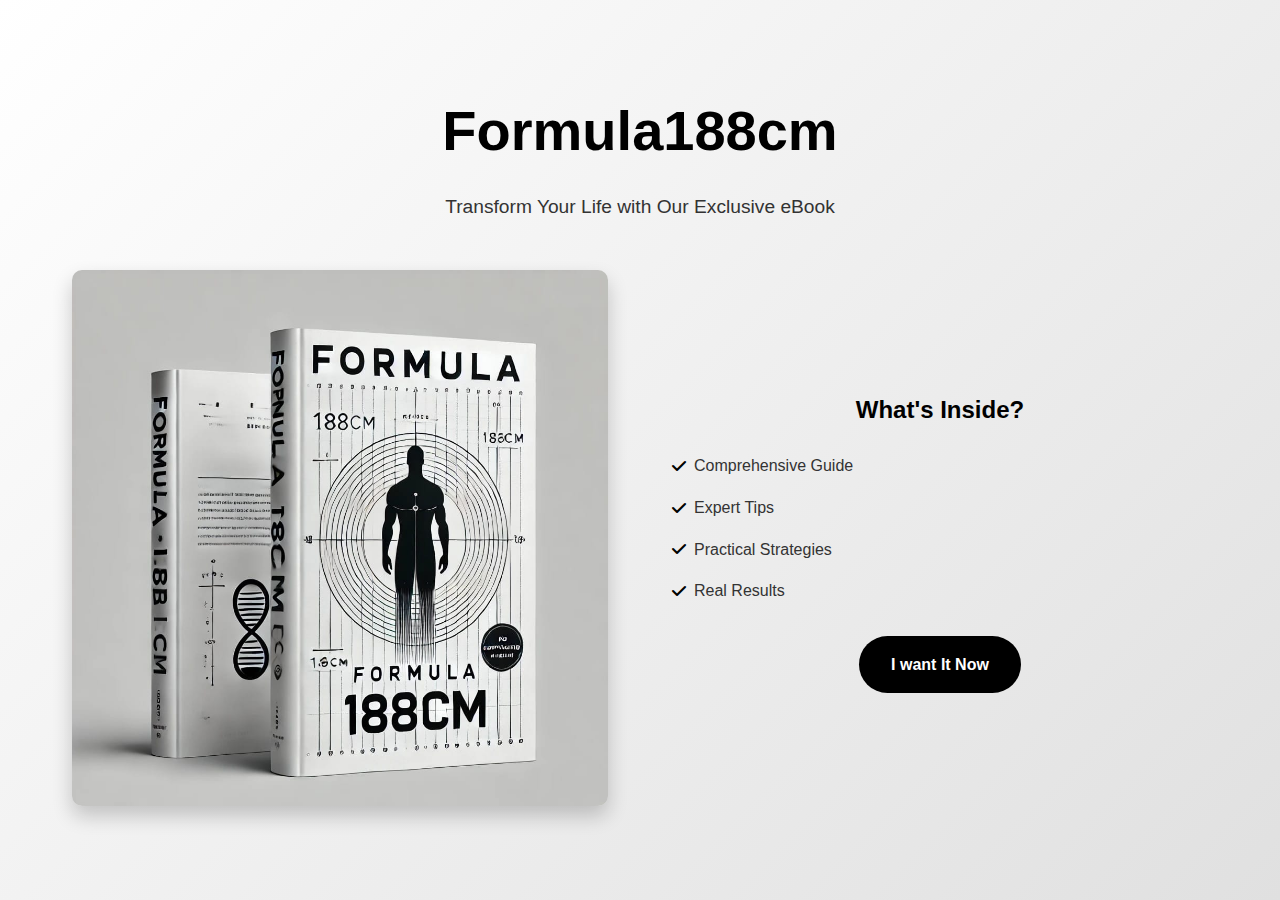
==== index.html @ 05d47fa2 "Add files via upload" ====
<!DOCTYPE html>
<html lang="en">

<head>
    <meta charset="UTF-8">
    <meta name="viewport" content="width=device-width, initial-scale=1.0">
    <title>Formula188cm - eBook</title>
    <link rel="stylesheet" href="styles.css">
    <link rel="stylesheet" href="https://cdnjs.cloudflare.com/ajax/libs/font-awesome/6.0.0/css/all.min.css">
</head>

<body>
    <div class="container">
        <header class="fade-in">
            <h1>Formula188cm</h1>
            <p class="subtitle">Transform Your Life with Our Exclusive eBook</p>
        </header>
       
            <main class="slide-up">
                <div class="book-preview">
                    <!-- Replace with your book cover image -->
                    <img src="book-cover.jpeg" alt="Formula188cm eBook Cover">
                </div>

                <div class="book-details">
                    <h2>What's Inside?</h2>
                    <ul>
                        <li><i class="fas fa-check"></i> Comprehensive Guide</li>
                        <li><i class="fas fa-check"></i> Expert Tips</li>
                        <li><i class="fas fa-check"></i> Practical Strategies</li>
                        <li><i class="fas fa-check"></i> Real Results</li>
                    </ul>

                    <a href="https://superprofile.bio/vp/677947b8194c820013eba3bc" class="cta-button">I want It
                        Now</a>
                </div>
            </main>
      
    </div>
</body>

</html>
---- styles.css ----
* {
    margin: 0;
    padding: 0;
    box-sizing: border-box;
}

body {
    font-family: 'Arial', sans-serif;
    line-height: 1.6;
    background: linear-gradient(135deg, #ffffff 0%, #e0e0e0 100%);
    min-height: 100vh;
    display: flex;
    align-items: center;
    justify-content: center;
}

.container {
    max-width: 1200px;
    margin: 0 auto;
    padding: 2rem;
    text-align: center;
}

header {
    margin-bottom: 3rem;
}

h1 {
    font-size: 3.5rem;
    color: #000000;
    margin-bottom: 1rem;
}

.subtitle {
    font-size: 1.2rem;
    color: #333333;
}

main {
    display: flex;
    align-items: center;
    justify-content: center;
    gap: 4rem;
    flex-wrap: wrap;
    text-align: center;
}

.book-preview {
    flex: 1;
    min-width: 300px;
}

.book-preview img {
    max-width: 100%;
    height: auto;
    border-radius: 10px;
    box-shadow: 0 10px 20px rgba(0,0,0,0.2);
    transition: transform 0.3s ease;
}

.book-preview img:hover {
    transform: scale(1.05);
}

.book-details {
    flex: 1;
    min-width: 300px;
    text-align: center;
}

h2 {
    color: #000000;
    margin-bottom: 1.5rem;
}

ul {
    list-style: none;
    margin-bottom: 2rem;
}

li {
    margin-bottom: 1rem;
    color: #333333;
    display: flex;
    align-items: center;
    gap: 0.5rem;
}

.fa-check {
    color: #000000;
}

.cta-button {
    display: inline-block;
    padding: 1rem 2rem;
    background: #000000;
    color: white;
    text-decoration: none;
    border-radius: 30px;
    font-weight: bold;
    transition: transform 0.3s ease, background 0.3s ease;
}

.cta-button:hover {
    background: #333333;
    transform: translateY(-2px);
}

/* Animations */
.fade-in {
    animation: fadeIn 1s ease-in;
}

.slide-up {
    animation: slideUp 1s ease-out;
}

@keyframes fadeIn {
    from {
        opacity: 0;
    }
    to {
        opacity: 1;
    }
}

@keyframes slideUp {
    from {
        opacity: 0;
        transform: translateY(20px);
    }
    to {
        opacity: 1;
        transform: translateY(0);
    }
}

/* Responsive Design */
@media (max-width: 768px) {
    h1 {
        font-size: 2.5rem;
    }

    main {
        gap: 2rem;
    }
}
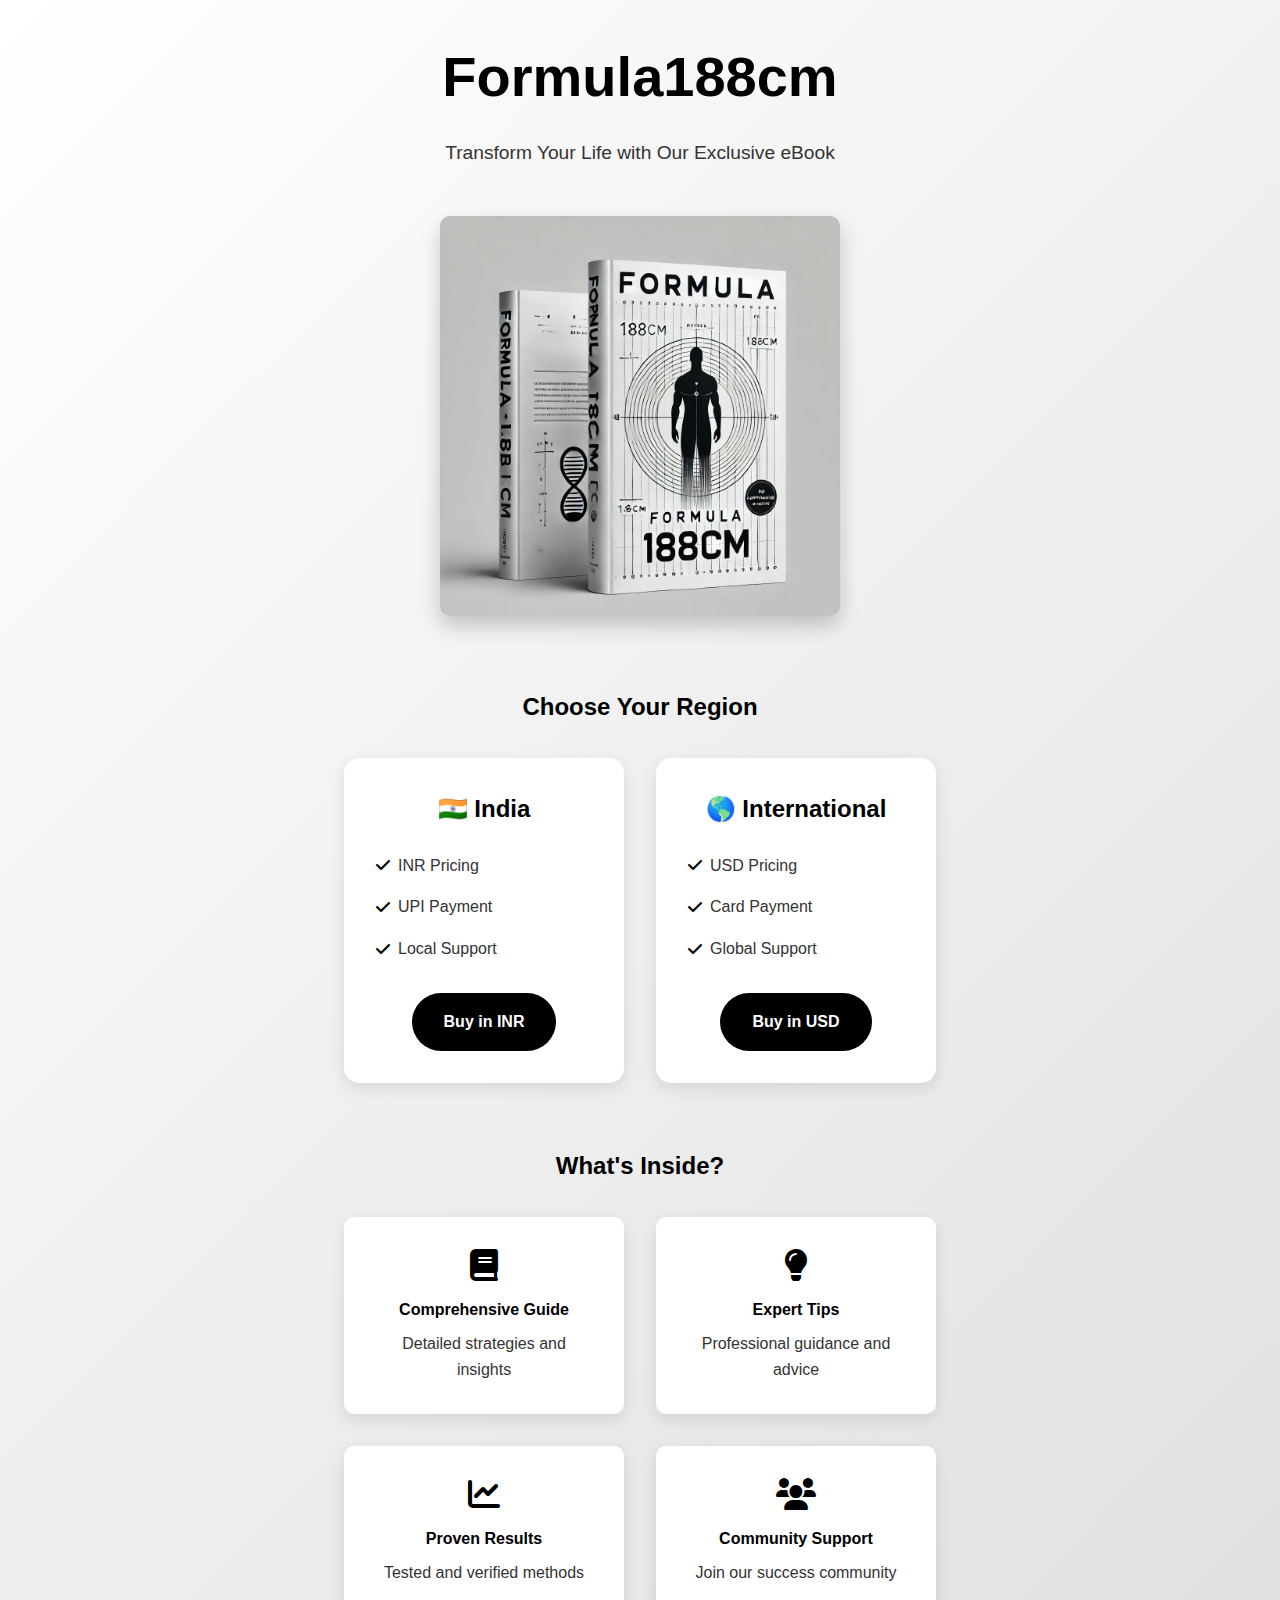
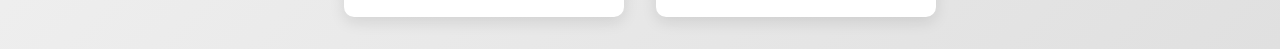
==== commit 7d856ce4: "Add files via upload" ====
--- a/index.html
+++ b/index.html
@@ -4,7 +4,7 @@
 <head>
     <meta charset="UTF-8">
     <meta name="viewport" content="width=device-width, initial-scale=1.0">
-    <title>Formula188cm - eBook</title>
+    <title>Formula188cm - Global eBook</title>
     <link rel="stylesheet" href="styles.css">
     <link rel="stylesheet" href="https://cdnjs.cloudflare.com/ajax/libs/font-awesome/6.0.0/css/all.min.css">
 </head>
@@ -22,17 +22,60 @@
                     <img src="book-cover.jpeg" alt="Formula188cm eBook Cover">
                 </div>
 
-                <div class="book-details">
-                    <h2>What's Inside?</h2>
-                    <ul>
-                        <li><i class="fas fa-check"></i> Comprehensive Guide</li>
-                        <li><i class="fas fa-check"></i> Expert Tips</li>
-                        <li><i class="fas fa-check"></i> Practical Strategies</li>
-                        <li><i class="fas fa-check"></i> Real Results</li>
-                    </ul>
+                <div class="purchase-options">
+                    <h2>Choose Your Region</h2>
+                    
+                    <div class="option-cards">
+                        <div class="card india">
+                            <div class="card-content">
+                                <h3>🇮🇳 India</h3>
+                                <ul>
+                                    <li><i class="fas fa-check"></i> INR Pricing</li>
+                                    <li><i class="fas fa-check"></i> UPI Payment</li>
+                                    <li><i class="fas fa-check"></i> Local Support</li>
+                                </ul>
+                                <a href="https://superprofile.bio/vp/677947b8194c820013eba3bc" class="cta-button">Buy in INR</a>
+                            </div>
+                        </div>
 
-                    <a href="https://superprofile.bio/vp/677947b8194c820013eba3bc" class="cta-button">I want It
-                        Now</a>
+                        <div class="card international">
+                            <div class="card-content">
+                                <h3>🌎 International</h3>
+                                <ul>
+                                    <li><i class="fas fa-check"></i> USD Pricing</li>
+                                    <li><i class="fas fa-check"></i> Card Payment</li>
+                                    <li><i class="fas fa-check"></i> Global Support</li>
+                                </ul>
+                                <a href="https://formulaflex.gumroad.com/l/apjhkc" class="cta-button">Buy in USD</a>
+                            </div>
+                        </div>
+                    </div>
+
+                    <div class="book-features">
+                        <h2>What's Inside?</h2>
+                        <div class="features-grid">
+                            <div class="feature">
+                                <i class="fas fa-book"></i>
+                                <h4>Comprehensive Guide</h4>
+                                <p>Detailed strategies and insights</p>
+                            </div>
+                            <div class="feature">
+                                <i class="fas fa-lightbulb"></i>
+                                <h4>Expert Tips</h4>
+                                <p>Professional guidance and advice</p>
+                            </div>
+                            <div class="feature">
+                                <i class="fas fa-chart-line"></i>
+                                <h4>Proven Results</h4>
+                                <p>Tested and verified methods</p>
+                            </div>
+                            <div class="feature">
+                                <i class="fas fa-users"></i>
+                                <h4>Community Support</h4>
+                                <p>Join our success community</p>
+                            </div>
+                        </div>
+                    </div>
                 </div>
             </main>
       
--- a/styles.css
+++ b/styles.css
@@ -38,16 +38,14 @@
 
 main {
     display: flex;
+    flex-direction: column;
     align-items: center;
-    justify-content: center;
     gap: 4rem;
-    flex-wrap: wrap;
-    text-align: center;
 }
 
 .book-preview {
-    flex: 1;
-    min-width: 300px;
+    max-width: 400px;
+    margin: 0 auto;
 }
 
 .book-preview img {
@@ -62,23 +60,42 @@
     transform: scale(1.05);
 }
 
-.book-details {
+.option-cards {
+    display: flex;
+    gap: 2rem;
+    justify-content: center;
+    flex-wrap: wrap;
+    margin: 2rem 0;
+}
+
+.card {
     flex: 1;
-    min-width: 300px;
-    text-align: center;
-}
-
-h2 {
-    color: #000000;
+    min-width: 280px;
+    max-width: 350px;
+    background: white;
+    border-radius: 15px;
+    padding: 2rem;
+    box-shadow: 0 5px 15px rgba(0,0,0,0.1);
+    transition: transform 0.3s ease;
+}
+
+.card:hover {
+    transform: translateY(-5px);
+}
+
+.card h3 {
+    font-size: 1.5rem;
     margin-bottom: 1.5rem;
-}
-
-ul {
+    color: #000000;
+}
+
+.card ul {
     list-style: none;
     margin-bottom: 2rem;
-}
-
-li {
+    text-align: left;
+}
+
+.card li {
     margin-bottom: 1rem;
     color: #333333;
     display: flex;
@@ -106,6 +123,44 @@
     transform: translateY(-2px);
 }
 
+.book-features {
+    margin-top: 4rem;
+}
+
+.features-grid {
+    display: grid;
+    grid-template-columns: repeat(auto-fit, minmax(250px, 1fr));
+    gap: 2rem;
+    margin-top: 2rem;
+}
+
+.feature {
+    padding: 2rem;
+    background: white;
+    border-radius: 10px;
+    box-shadow: 0 5px 15px rgba(0,0,0,0.1);
+    transition: transform 0.3s ease;
+}
+
+.feature:hover {
+    transform: translateY(-5px);
+}
+
+.feature i {
+    font-size: 2rem;
+    color: #000000;
+    margin-bottom: 1rem;
+}
+
+.feature h4 {
+    color: #000000;
+    margin-bottom: 0.5rem;
+}
+
+.feature p {
+    color: #333333;
+}
+
 /* Animations */
 .fade-in {
     animation: fadeIn 1s ease-in;
@@ -116,12 +171,8 @@
 }
 
 @keyframes fadeIn {
-    from {
-        opacity: 0;
-    }
-    to {
-        opacity: 1;
-    }
+    from { opacity: 0; }
+    to { opacity: 1; }
 }
 
 @keyframes slideUp {
@@ -141,7 +192,12 @@
         font-size: 2.5rem;
     }
 
-    main {
-        gap: 2rem;
+    .option-cards {
+        flex-direction: column;
+        align-items: center;
+    }
+
+    .card {
+        width: 100%;
     }
 } 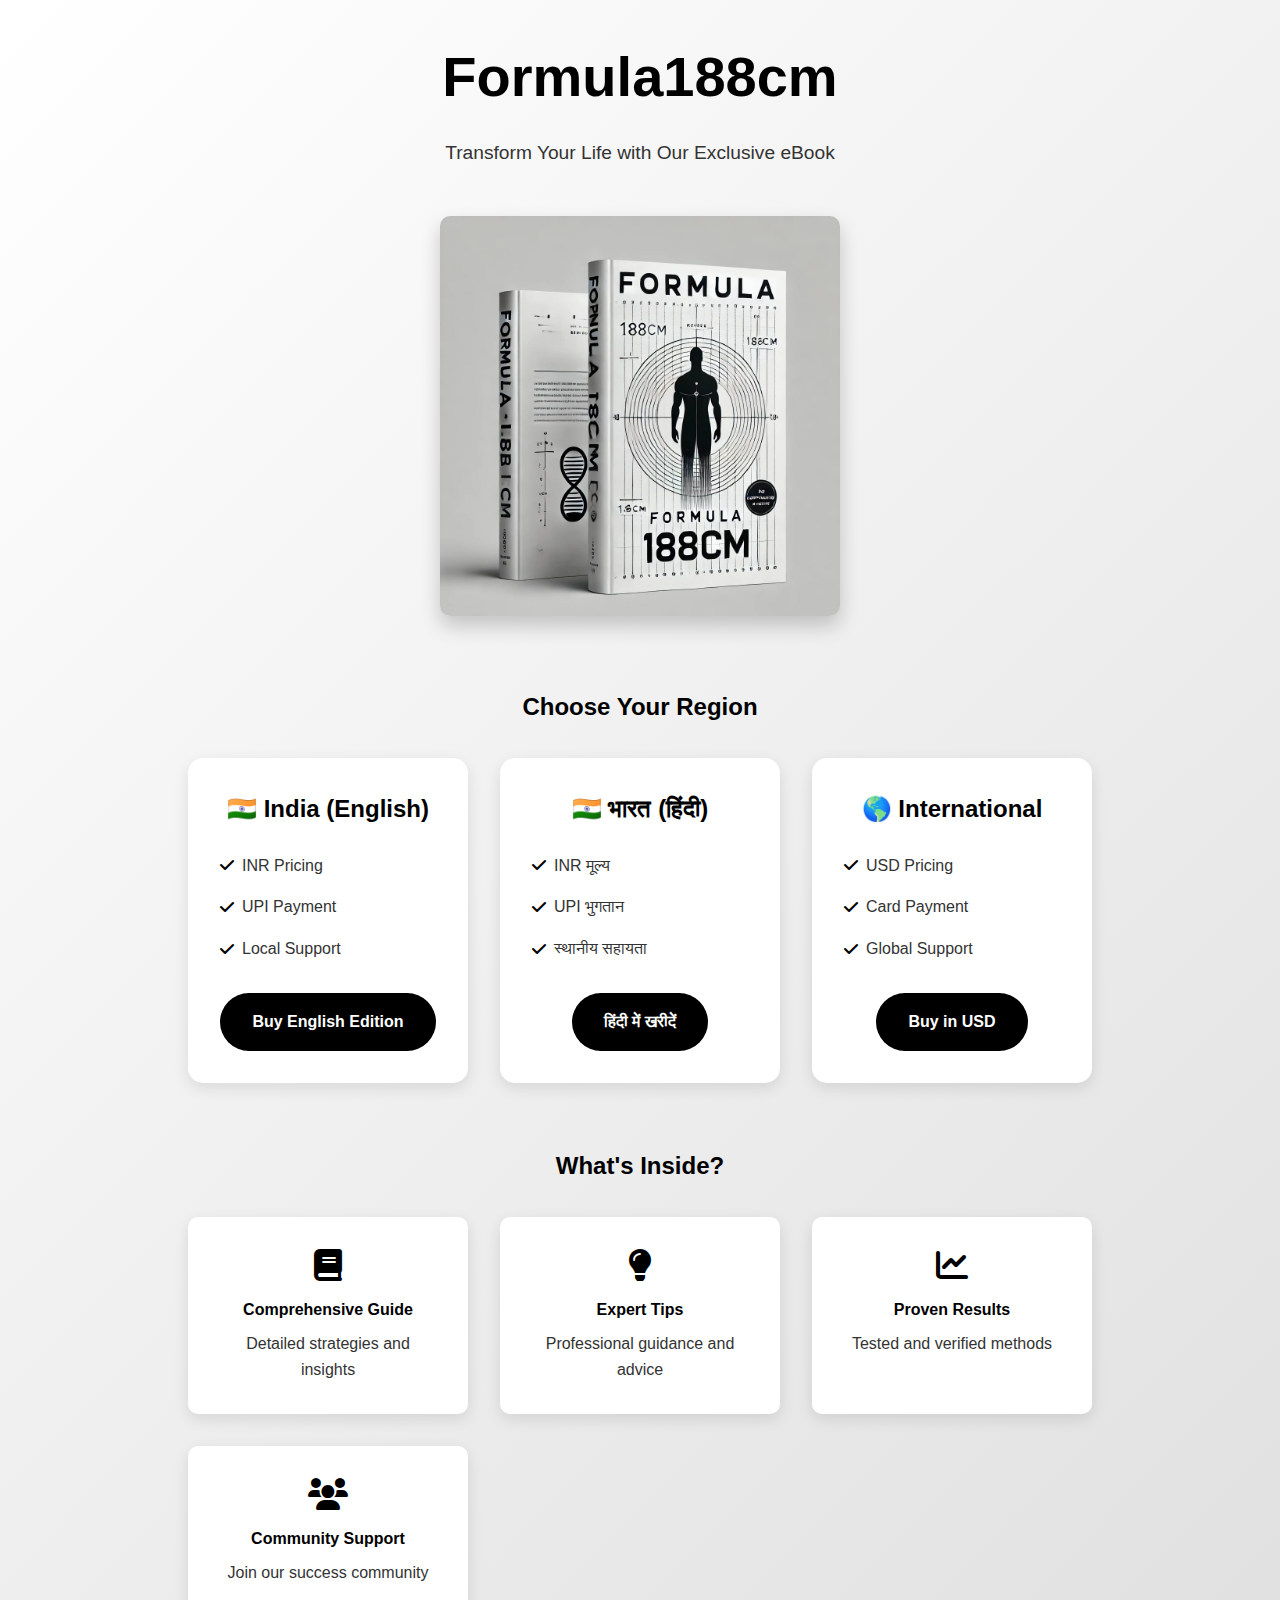
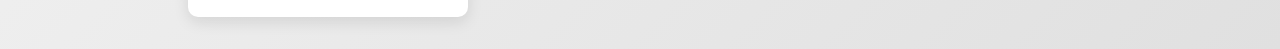
==== commit 0bb1b661: "Add files via upload" ====
--- a/index.html
+++ b/index.html
@@ -28,13 +28,25 @@
                     <div class="option-cards">
                         <div class="card india">
                             <div class="card-content">
-                                <h3>🇮🇳 India</h3>
+                                <h3>🇮🇳 India (English)</h3>
                                 <ul>
                                     <li><i class="fas fa-check"></i> INR Pricing</li>
                                     <li><i class="fas fa-check"></i> UPI Payment</li>
                                     <li><i class="fas fa-check"></i> Local Support</li>
                                 </ul>
-                                <a href="https://superprofile.bio/vp/677947b8194c820013eba3bc" class="cta-button">Buy in INR</a>
+                                <a href="https://superprofile.bio/vp/677947b8194c820013eba3bc" class="cta-button">Buy English Edition</a>
+                            </div>
+                        </div>
+
+                        <div class="card india">
+                            <div class="card-content">
+                                <h3>🇮🇳 भारत (हिंदी)</h3>
+                                <ul>
+                                    <li><i class="fas fa-check"></i> INR मूल्य</li>
+                                    <li><i class="fas fa-check"></i> UPI भुगतान</li>
+                                    <li><i class="fas fa-check"></i> स्थानीय सहायता</li>
+                                </ul>
+                                <a href="https://superprofile.bio/vp/67ab8d6ef4bb70001357c398" class="cta-button">हिंदी में खरीदें</a>
                             </div>
                         </div>
 
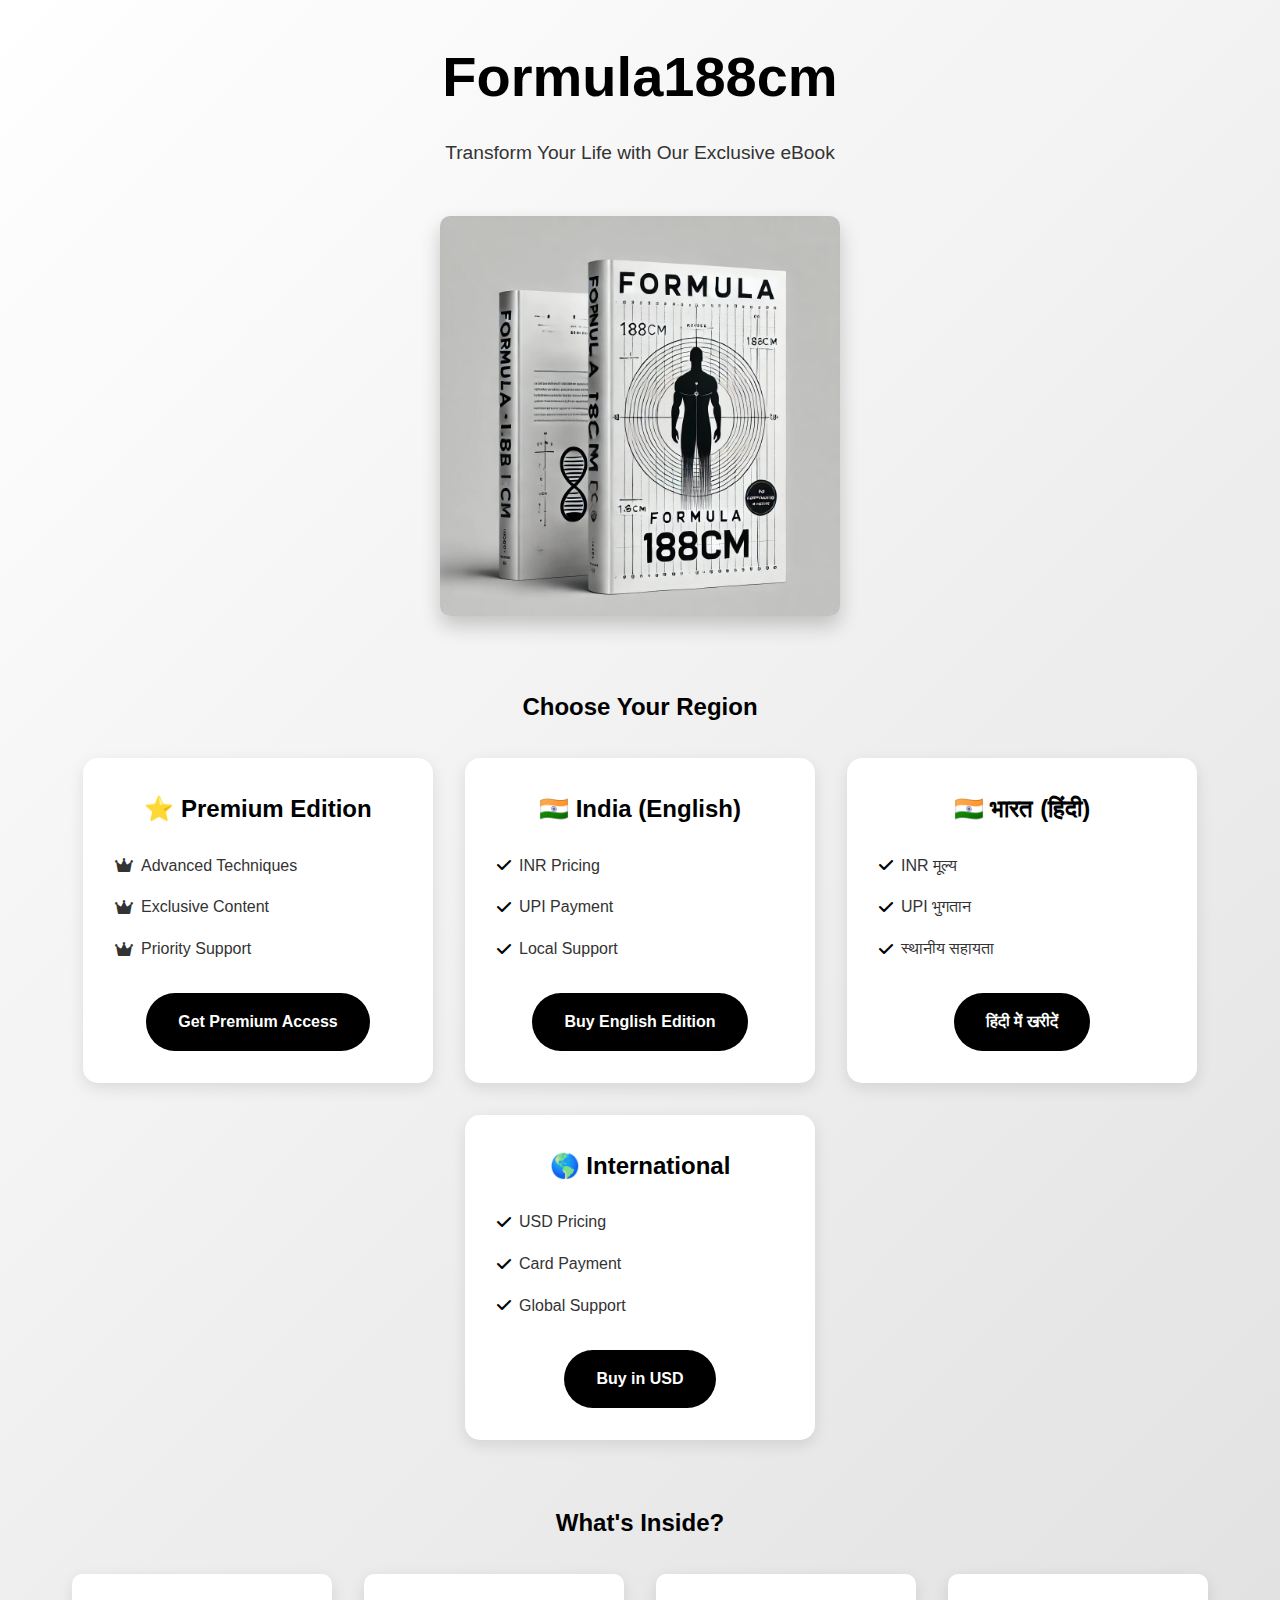
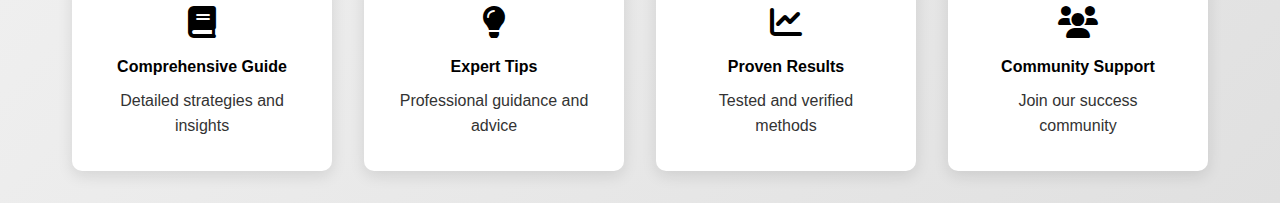
==== commit d512f826: "Add files via upload" ====
--- a/index.html
+++ b/index.html
@@ -26,6 +26,19 @@
                     <h2>Choose Your Region</h2>
                     
                     <div class="option-cards">
+
+                        <div class="card premium">
+                            <div class="card-content">
+                                <h3>⭐ Premium Edition</h3>
+                                <ul>
+                                    <li><i class="fas fa-crown"></i> Advanced Techniques</li>
+                                    <li><i class="fas fa-crown"></i> Exclusive Content</li>
+                                    <li><i class="fas fa-crown"></i> Priority Support</li>
+                                </ul>
+                                <a href="https://superprofile.bio/vp/67b1f646f98aec0012c2d2e8" class="cta-button">Get Premium Access</a>
+                            </div>
+                        </div>
+
                         <div class="card india">
                             <div class="card-content">
                                 <h3>🇮🇳 India (English)</h3>
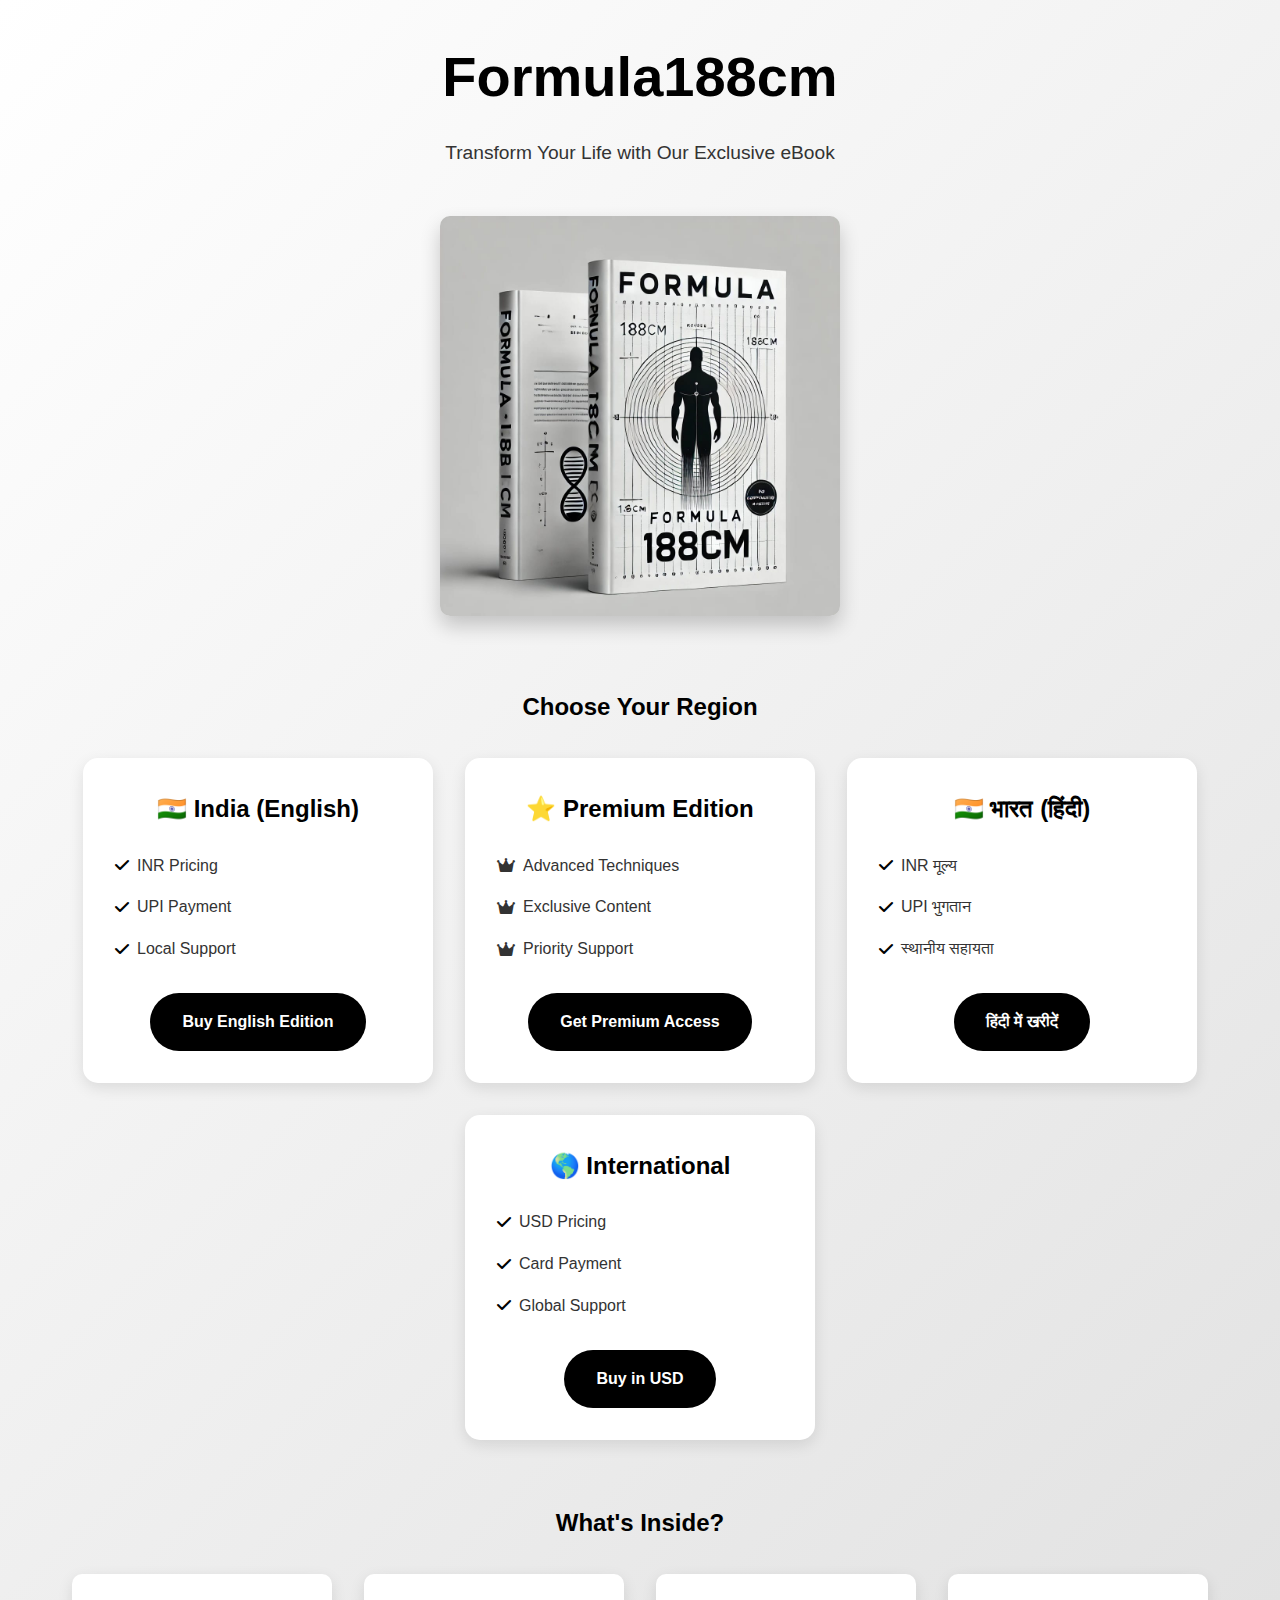
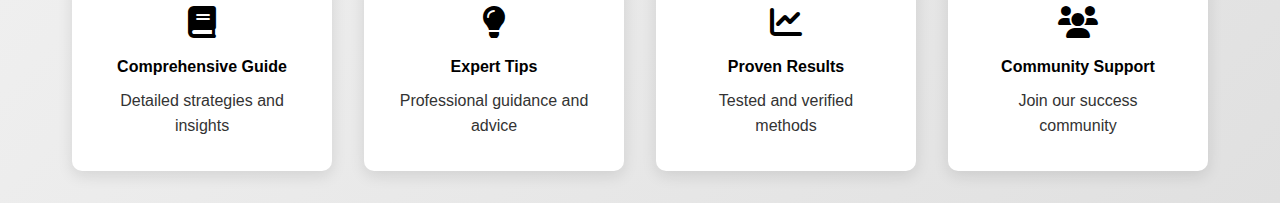
==== commit 849d5a2b: "Add files via upload" ====
--- a/index.html
+++ b/index.html
@@ -27,17 +27,7 @@
                     
                     <div class="option-cards">
 
-                        <div class="card premium">
-                            <div class="card-content">
-                                <h3>⭐ Premium Edition</h3>
-                                <ul>
-                                    <li><i class="fas fa-crown"></i> Advanced Techniques</li>
-                                    <li><i class="fas fa-crown"></i> Exclusive Content</li>
-                                    <li><i class="fas fa-crown"></i> Priority Support</li>
-                                </ul>
-                                <a href="https://superprofile.bio/vp/67b1f646f98aec0012c2d2e8" class="cta-button">Get Premium Access</a>
-                            </div>
-                        </div>
+                        
 
                         <div class="card india">
                             <div class="card-content">
@@ -48,6 +38,18 @@
                                     <li><i class="fas fa-check"></i> Local Support</li>
                                 </ul>
                                 <a href="https://superprofile.bio/vp/677947b8194c820013eba3bc" class="cta-button">Buy English Edition</a>
+                            </div>
+                        </div>
+
+                        <div class="card premium">
+                            <div class="card-content">
+                                <h3>⭐ Premium Edition</h3>
+                                <ul>
+                                    <li><i class="fas fa-crown"></i> Advanced Techniques</li>
+                                    <li><i class="fas fa-crown"></i> Exclusive Content</li>
+                                    <li><i class="fas fa-crown"></i> Priority Support</li>
+                                </ul>
+                                <a href="https://superprofile.bio/vp/67b1f646f98aec0012c2d2e8" class="cta-button">Get Premium Access</a>
                             </div>
                         </div>
 
